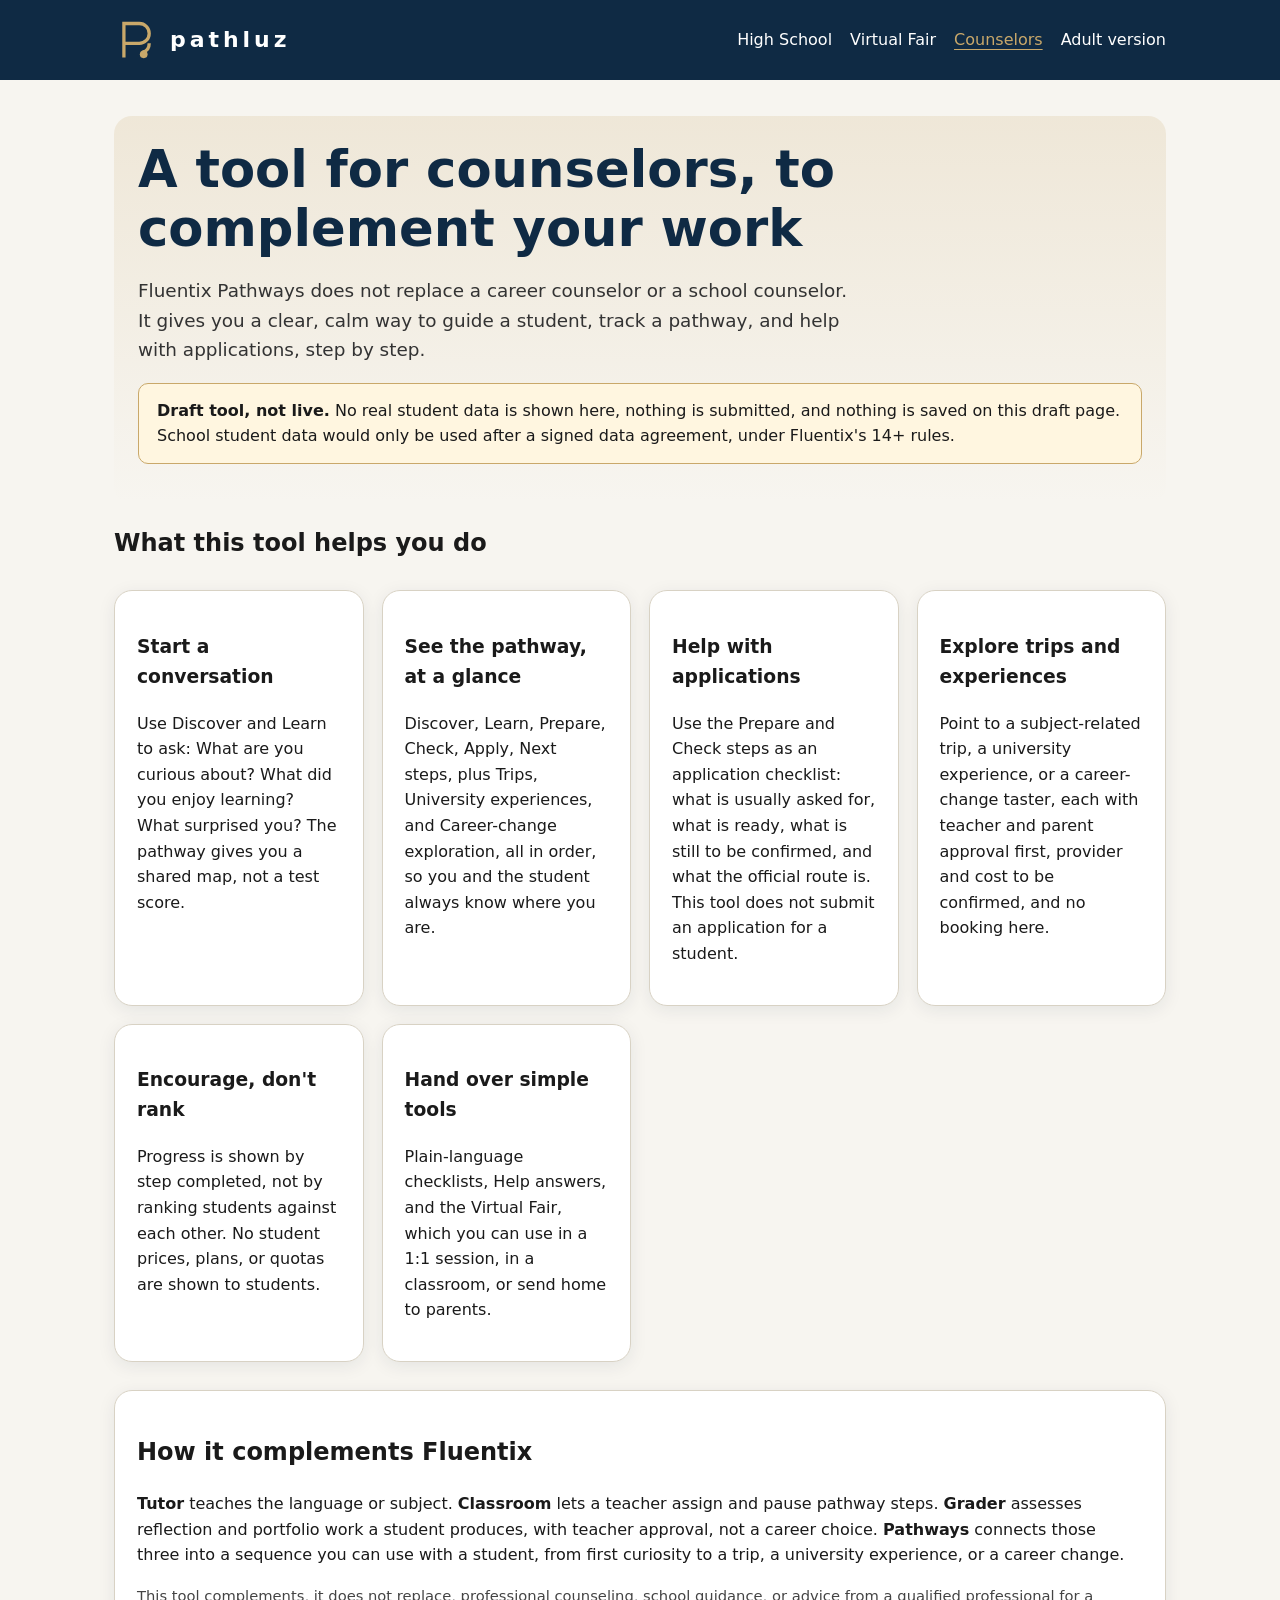
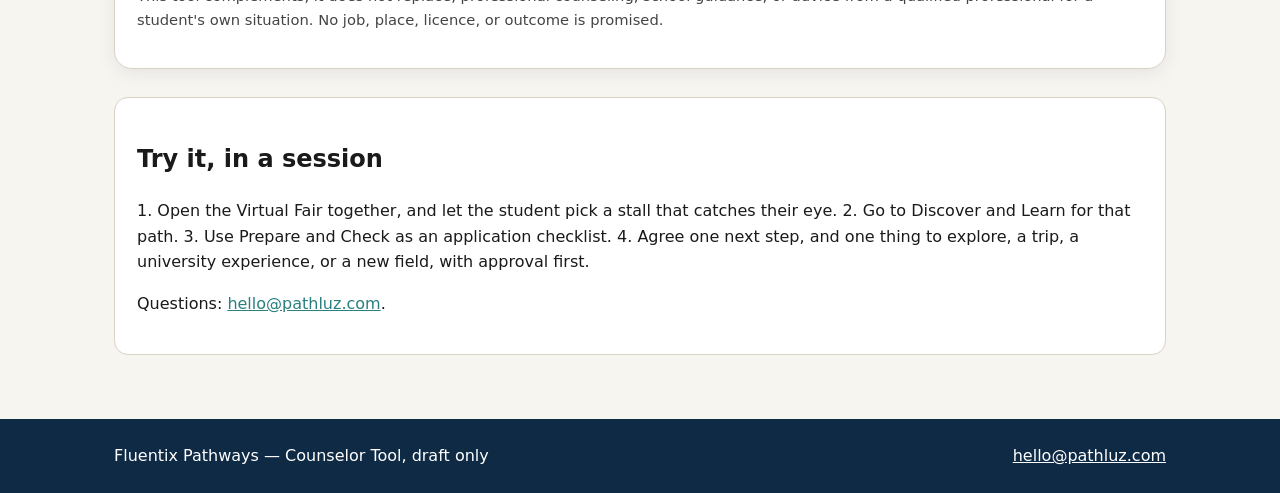
==== counselors.html @ 3ca1ef7c "Publish Counselor Tool draft page (counselors.html)" ====
<!doctype html>
<html lang="en">
<head>
<meta charset="utf-8">
<meta name="viewport" content="width=device-width, initial-scale=1">
<title>Fluentix Pathways — Counselor Tool</title>
<link rel="stylesheet" href="style.css">
</head>
<body>
<header>
  <nav class="nav" aria-label="Main navigation">
    <a class="logo" href="index.html" aria-label="Pathluz home">
      <svg viewBox="0 0 80 80" role="img" aria-label="Pathluz P logo"><path d="M18 72 V10 H46 a18 18 0 0 1 0 36 H18" fill="none" stroke="#C9A86A" stroke-width="6"/><path d="M64 46 q0 14 -12 16" fill="none" stroke="#C9A86A" stroke-width="6"/><circle cx="54" cy="66" r="7" fill="#C9A86A"/></svg>
      <span>pathluz</span>
    </a>
    <div class="nav-links">
      <a href="index.html">High School</a>
      <a href="fair.html">Virtual Fair</a>
      <a href="counselors.html" aria-current="page">Counselors</a>
      <a href="https://pathluz.com/">Adult version</a>
    </div>
  </nav>
</header>
<main>
  <section class="hero">
    <h1>A tool for counselors, to complement your work</h1>
    <p class="lead">Fluentix Pathways does not replace a career counselor or a school counselor. It gives you a clear, calm way to guide a student, track a pathway, and help with applications, step by step.</p>
    <p class="note"><strong>Draft tool, not live.</strong> No real student data is shown here, nothing is submitted, and nothing is saved on this draft page. School student data would only be used after a signed data agreement, under Fluentix's 14+ rules.</p>
  </section>

  <h2>What this tool helps you do</h2>
  <section class="grid" aria-label="Counselor tools">
    <article class="card joy"><h3>Start a conversation</h3><p>Use Discover and Learn to ask: What are you curious about? What did you enjoy learning? What surprised you? The pathway gives you a shared map, not a test score.</p></article>
    <article class="card joy"><h3>See the pathway, at a glance</h3><p>Discover, Learn, Prepare, Check, Apply, Next steps, plus Trips, University experiences, and Career-change exploration, all in order, so you and the student always know where you are.</p></article>
    <article class="card joy"><h3>Help with applications</h3><p>Use the Prepare and Check steps as an application checklist: what is usually asked for, what is ready, what is still to be confirmed, and what the official route is. This tool does not submit an application for a student.</p></article>
    <article class="card joy"><h3>Explore trips and experiences</h3><p>Point to a subject-related trip, a university experience, or a career-change taster, each with teacher and parent approval first, provider and cost to be confirmed, and no booking here.</p></article>
    <article class="card joy"><h3>Encourage, don't rank</h3><p>Progress is shown by step completed, not by ranking students against each other. No student prices, plans, or quotas are shown to students.</p></article>
    <article class="card joy"><h3>Hand over simple tools</h3><p>Plain-language checklists, Help answers, and the Virtual Fair, which you can use in a 1:1 session, in a classroom, or send home to parents.</p></article>
  </section>

  <section class="card joy" style="margin-top:28px">
    <h2>How it complements Fluentix</h2>
    <p><strong>Tutor</strong> teaches the language or subject. <strong>Classroom</strong> lets a teacher assign and pause pathway steps. <strong>Grader</strong> assesses reflection and portfolio work a student produces, with teacher approval, not a career choice. <strong>Pathways</strong> connects those three into a sequence you can use with a student, from first curiosity to a trip, a university experience, or a career change.</p>
    <p class="small">This tool complements, it does not replace, professional counseling, school guidance, or advice from a qualified professional for a student's own situation. No job, place, licence, or outcome is promised.</p>
  </section>

  <section class="card" style="margin-top:28px">
    <h2>Try it, in a session</h2>
    <p>1. Open the Virtual Fair together, and let the student pick a stall that catches their eye. 2. Go to Discover and Learn for that path. 3. Use Prepare and Check as an application checklist. 4. Agree one next step, and one thing to explore, a trip, a university experience, or a new field, with approval first.</p>
    <p>Questions: <a href="mailto:hello@pathluz.com">hello@pathluz.com</a>.</p>
  </section>
</main>
<footer><div class="footer-inner"><span>Fluentix Pathways — Counselor Tool, draft only</span><span><a href="mailto:hello@pathluz.com">hello@pathluz.com</a></span></div></footer>
</body>
</html>
---- style.css ----
:root{
  --navy:#0F2A44;
  --teal:#2A7F7F;
  --paper:#F7F5F0;
  --gold:#C9A86A;
  --ink:#1A1A1A;
  --white:#FFFFFF;
  --line:#D8D2C4;
}
*{box-sizing:border-box}
body{margin:0;background:var(--paper);color:var(--ink);font-family:Inter,system-ui,-apple-system,"Segoe UI",Arial,sans-serif;line-height:1.6}
a{color:var(--teal)}
header{background:var(--navy);color:#fff}
.nav{max-width:1100px;margin:0 auto;padding:18px 24px;display:flex;align-items:center;gap:28px;flex-wrap:wrap}
.logo{display:flex;align-items:center;gap:12px;color:#fff;text-decoration:none;font-weight:700;letter-spacing:.08em}
.logo svg{width:44px;height:44px;flex:0 0 auto}
.logo span{font-size:22px;letter-spacing:.18em}
.nav-links{margin-left:auto;display:flex;gap:18px;flex-wrap:wrap}
.nav-links a{color:#fff;text-decoration:none;font-weight:500}
.nav-links a[aria-current="page"]{color:var(--gold);text-decoration:underline;text-underline-offset:4px}
main{max-width:1100px;margin:0 auto;padding:36px 24px 64px}
.hero h1{font-size:clamp(2rem,5vw,3.2rem);line-height:1.15;margin:0 0 12px;color:var(--navy)}
.lead{font-size:1.15rem;color:#333;max-width:720px}
.btn{display:inline-block;background:var(--gold);color:var(--navy);padding:12px 22px;border-radius:8px;text-decoration:none;font-weight:700;border:0;cursor:pointer}
.btn-secondary{display:inline-block;background:var(--navy);color:#fff;padding:12px 22px;border-radius:8px;text-decoration:none;font-weight:700}
.card{background:var(--white);border:1px solid var(--line);border-radius:14px;padding:22px}
.grid{display:grid;grid-template-columns:repeat(auto-fit,minmax(240px,1fr));gap:18px;margin:28px 0}
.step-num{width:52px;height:52px;border-radius:50%;background:var(--navy);color:#fff;display:grid;place-items:center;font-weight:700}
.step-num.teal{background:var(--teal)}
.step-num.gold{background:var(--gold);color:var(--navy)}
table{width:100%;border-collapse:collapse;background:var(--white)}
th,td{border:1px solid var(--line);padding:12px;text-align:left;vertical-align:top}
thead th{background:var(--navy);color:#fff}
tr.highlight td{background:#EAF3F2}
.note{background:#FFF6E0;border:1px solid var(--gold);border-radius:10px;padding:14px 18px}
label{display:block;font-weight:600;margin:14px 0 4px}
input,textarea,select{width:100%;padding:11px;border:1px solid var(--line);border-radius:8px;font:inherit;background:#fff}
footer{background:var(--navy);color:#fff}
.footer-inner{max-width:1100px;margin:0 auto;padding:24px;display:flex;gap:18px;flex-wrap:wrap;justify-content:space-between}
.footer-inner a{color:#fff}
.small{font-size:.92rem;color:#444}
.banner{margin:28px 0}
.banner img{width:100%;height:auto;border-radius:18px;border:1px solid var(--line);display:block;animation:banner-in 1s ease both, banner-glow 6s ease-in-out 1s infinite}
.banner figcaption{font-size:.9rem;color:#555;margin-top:8px}
.card.joy{border-radius:18px;box-shadow:0 4px 18px rgba(15,42,68,.08);animation:rise-in .8s ease both}
.card.joy:nth-of-type(2){animation-delay:.1s}
.card.joy:nth-of-type(3){animation-delay:.2s}
.hero h1{animation:rise-in .7s ease both}
.btn{animation:btn-glow 4s ease-in-out infinite}
.step-num{animation:step-pulse 3s ease-in-out infinite}
@keyframes banner-in{from{opacity:0;transform:translateY(12px)}to{opacity:1;transform:translateY(0)}}
@keyframes banner-glow{0%,100%{box-shadow:0 0 0 rgba(201,168,106,0)}50%{box-shadow:0 0 28px rgba(201,168,106,.45)}}
@keyframes rise-in{from{opacity:0;transform:translateY(14px)}to{opacity:1;transform:translateY(0)}}
@keyframes btn-glow{0%,100%{box-shadow:0 0 0 rgba(201,168,106,0)}50%{box-shadow:0 0 18px rgba(201,168,106,.6)}}
@keyframes step-pulse{0%,100%{transform:scale(1)}50%{transform:scale(1.06)}}
@media (prefers-reduced-motion: reduce){.banner img,.card.joy,.hero h1,.btn,.step-num{animation:none}}
.banner img{animation:banner-in 1s ease both, fair-pan 18s ease-in-out infinite alternate}
@keyframes fair-pan{from{transform:scale(1)}to{transform:scale(1.04)}}
.card.joy:hover{transform:translateY(-4px);transition:transform .3s ease}
.atmos-discover{background:linear-gradient(180deg,#FFF6E0,#FFFFFF)}
.atmos-learn{background:linear-gradient(180deg,#EAF3F2,#FFFFFF)}
.atmos-prepare{background:linear-gradient(180deg,#FDF0D5,#FFFFFF)}
.atmos-check{background:linear-gradient(180deg,#E8F4F8,#FFFFFF)}
.atmos-apply{background:linear-gradient(180deg,#EAF3F2,#FFF6E0)}
.atmos-next{background:linear-gradient(180deg,#FFF6E0,#E8F4F8)}
.hero{background:linear-gradient(180deg,rgba(201,168,106,.18),rgba(255,255,255,0));border-radius:18px;padding:24px}
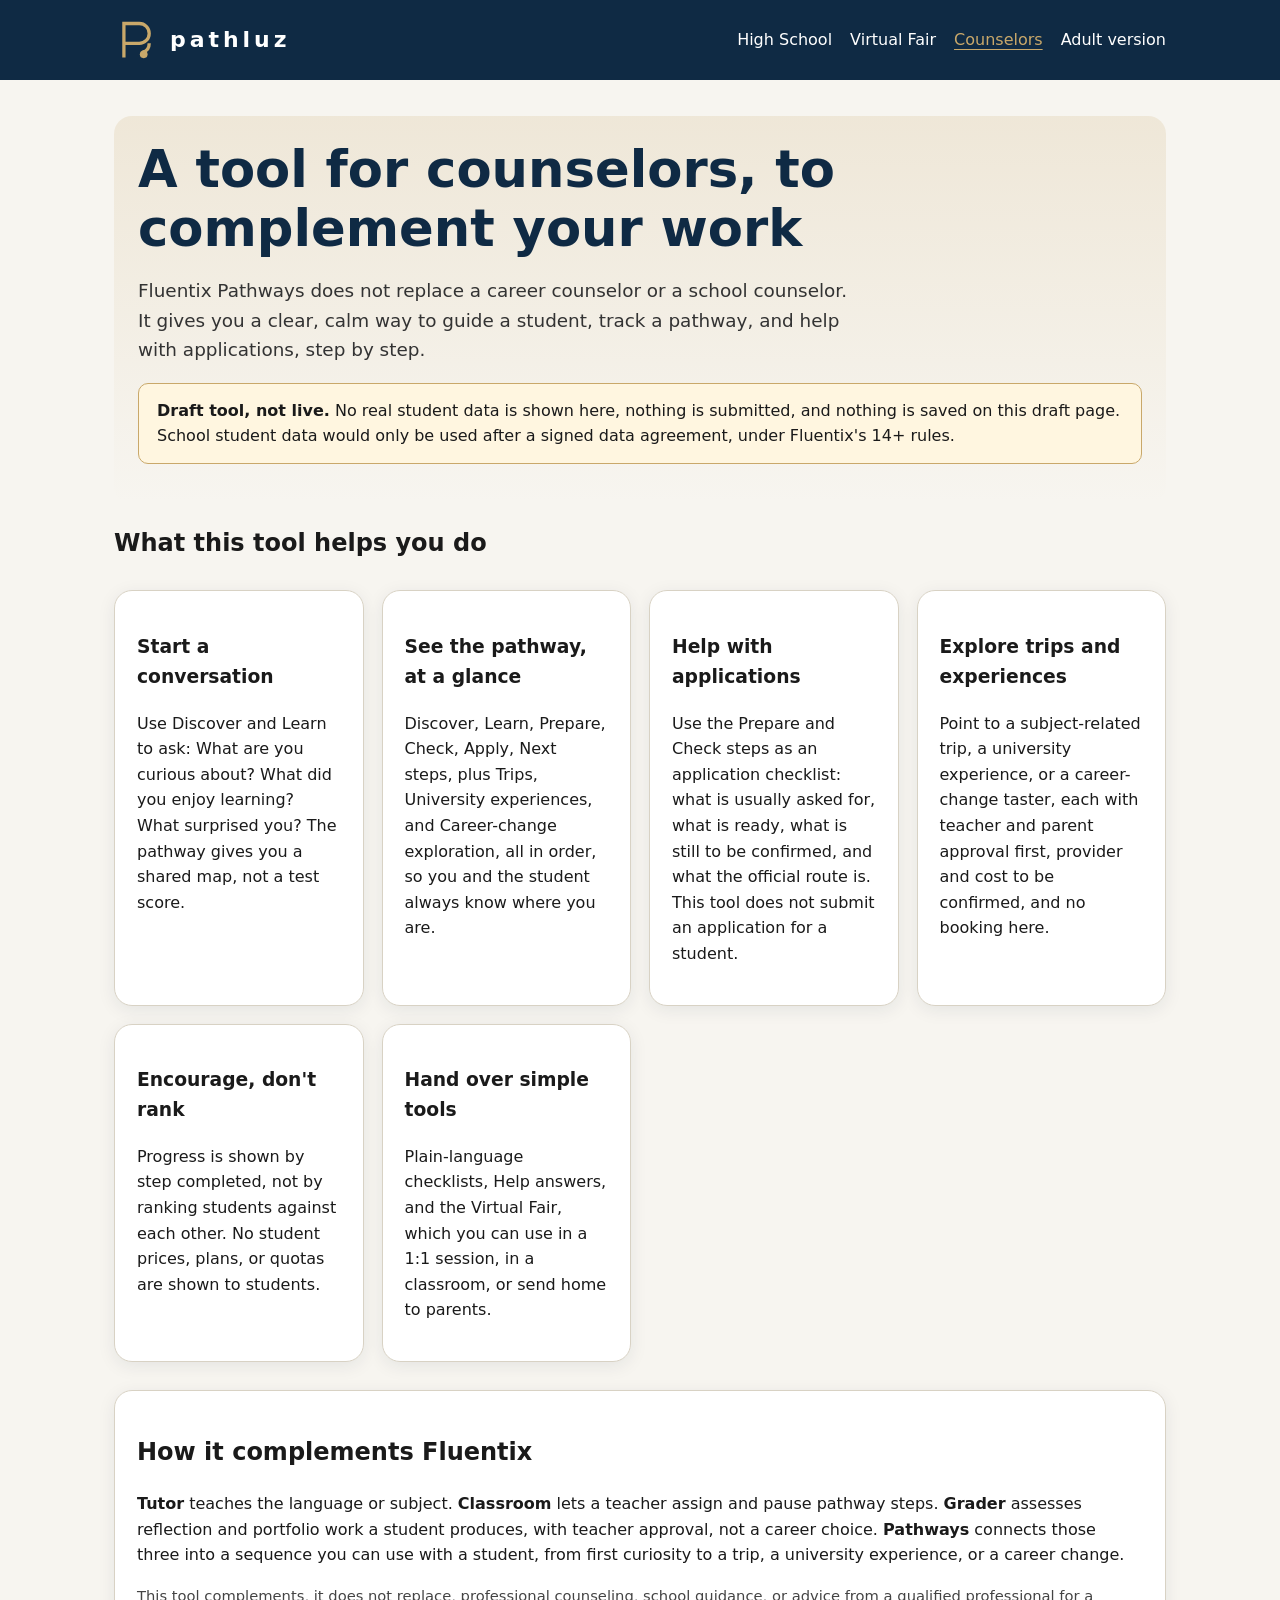
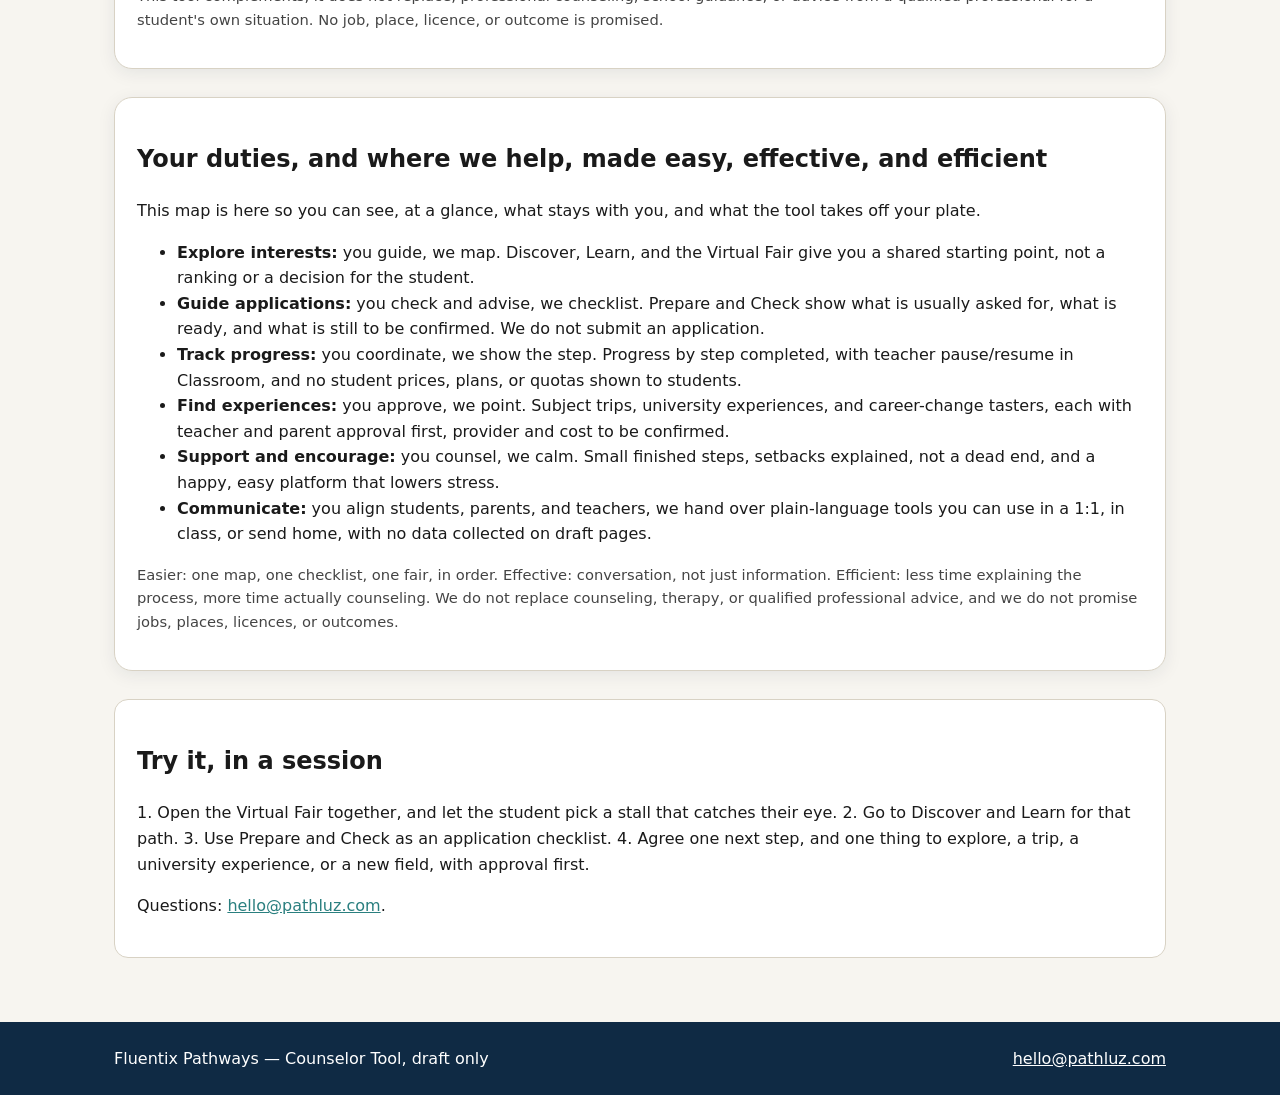
==== commit fdd97e15: "Update Counselor Tool draft page: add duty-by-duty map (counselors.html)" ====
--- a/counselors.html
+++ b/counselors.html
@@ -44,6 +44,20 @@
     <p class="small">This tool complements, it does not replace, professional counseling, school guidance, or advice from a qualified professional for a student's own situation. No job, place, licence, or outcome is promised.</p>
   </section>
 
+  <section class="card joy" style="margin-top:28px">
+    <h2>Your duties, and where we help, made easy, effective, and efficient</h2>
+    <p>This map is here so you can see, at a glance, what stays with you, and what the tool takes off your plate.</p>
+    <ul>
+      <li><strong>Explore interests:</strong> you guide, we map. Discover, Learn, and the Virtual Fair give you a shared starting point, not a ranking or a decision for the student.</li>
+      <li><strong>Guide applications:</strong> you check and advise, we checklist. Prepare and Check show what is usually asked for, what is ready, and what is still to be confirmed. We do not submit an application.</li>
+      <li><strong>Track progress:</strong> you coordinate, we show the step. Progress by step completed, with teacher pause/resume in Classroom, and no student prices, plans, or quotas shown to students.</li>
+      <li><strong>Find experiences:</strong> you approve, we point. Subject trips, university experiences, and career-change tasters, each with teacher and parent approval first, provider and cost to be confirmed.</li>
+      <li><strong>Support and encourage:</strong> you counsel, we calm. Small finished steps, setbacks explained, not a dead end, and a happy, easy platform that lowers stress.</li>
+      <li><strong>Communicate:</strong> you align students, parents, and teachers, we hand over plain-language tools you can use in a 1:1, in class, or send home, with no data collected on draft pages.</li>
+    </ul>
+    <p class="small">Easier: one map, one checklist, one fair, in order. Effective: conversation, not just information. Efficient: less time explaining the process, more time actually counseling. We do not replace counseling, therapy, or qualified professional advice, and we do not promise jobs, places, licences, or outcomes.</p>
+  </section>
+
   <section class="card" style="margin-top:28px">
     <h2>Try it, in a session</h2>
     <p>1. Open the Virtual Fair together, and let the student pick a stall that catches their eye. 2. Go to Discover and Learn for that path. 3. Use Prepare and Check as an application checklist. 4. Agree one next step, and one thing to explore, a trip, a university experience, or a new field, with approval first.</p>
